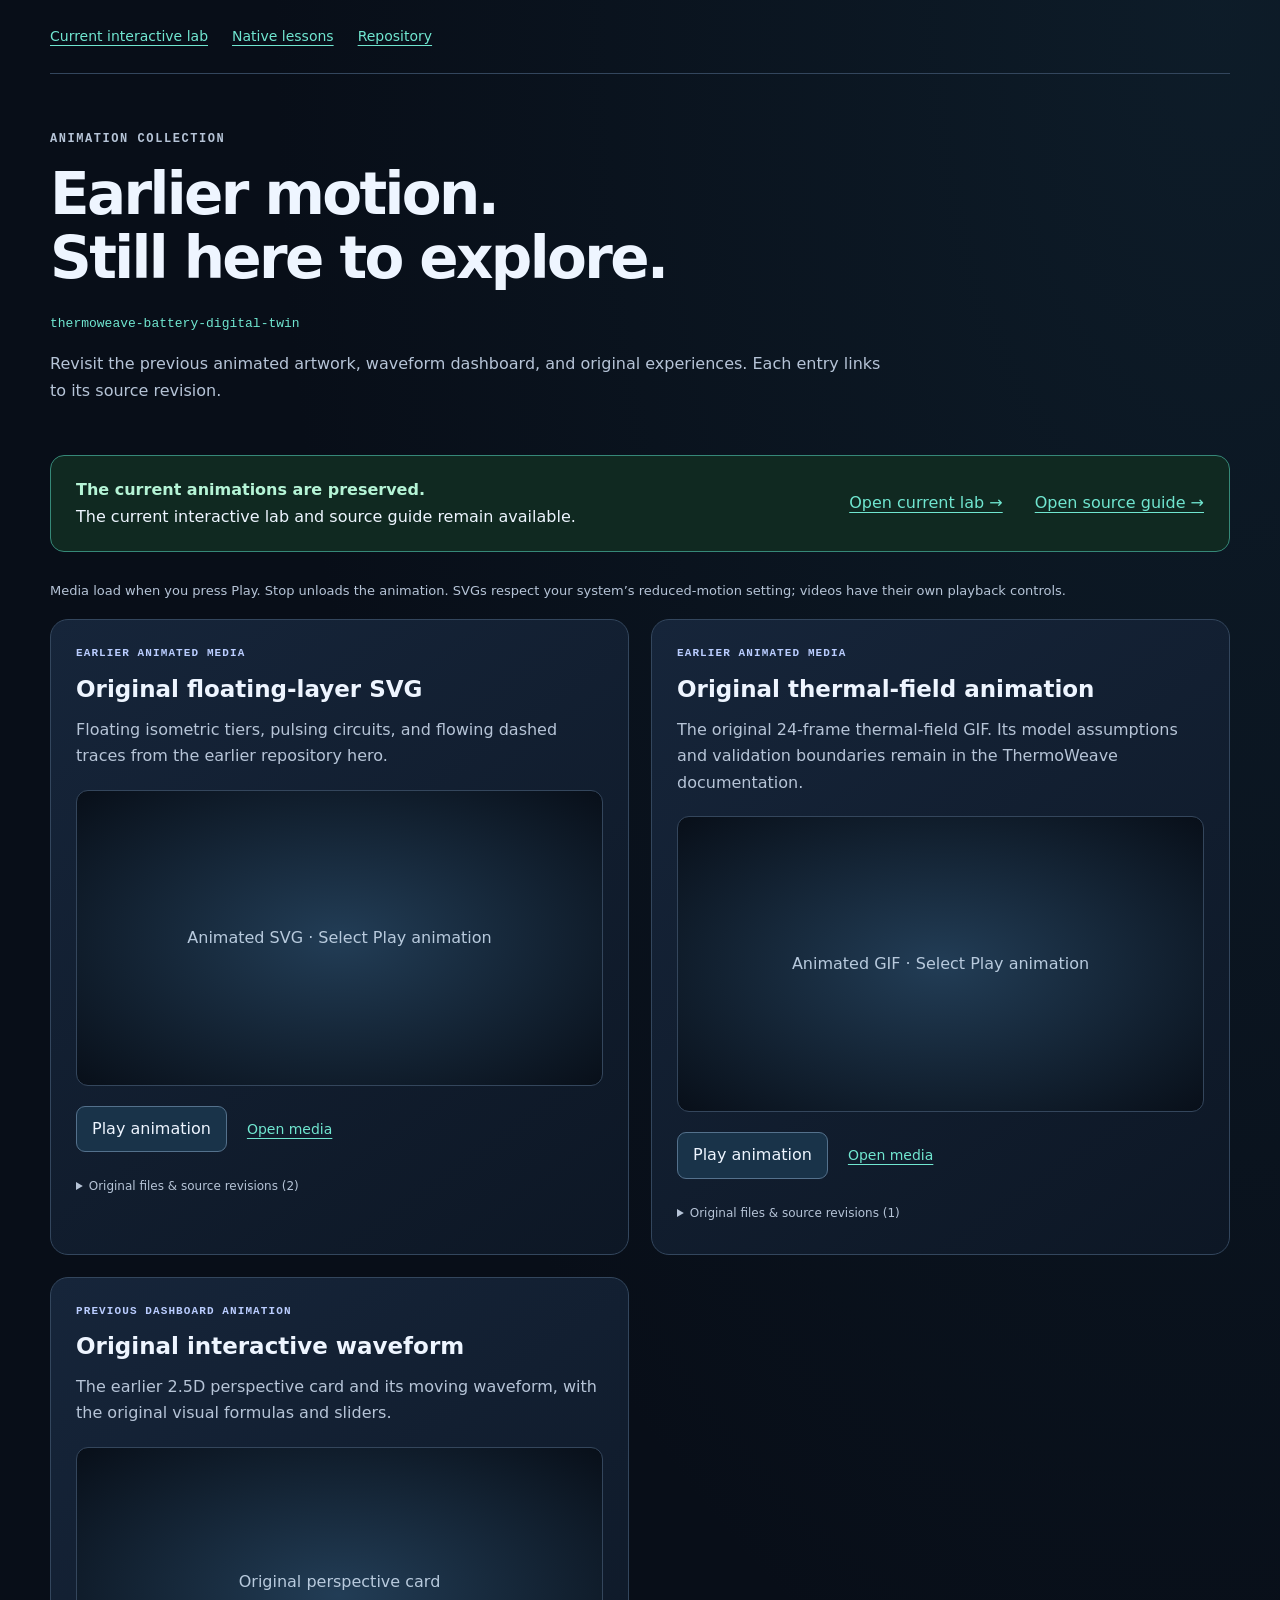
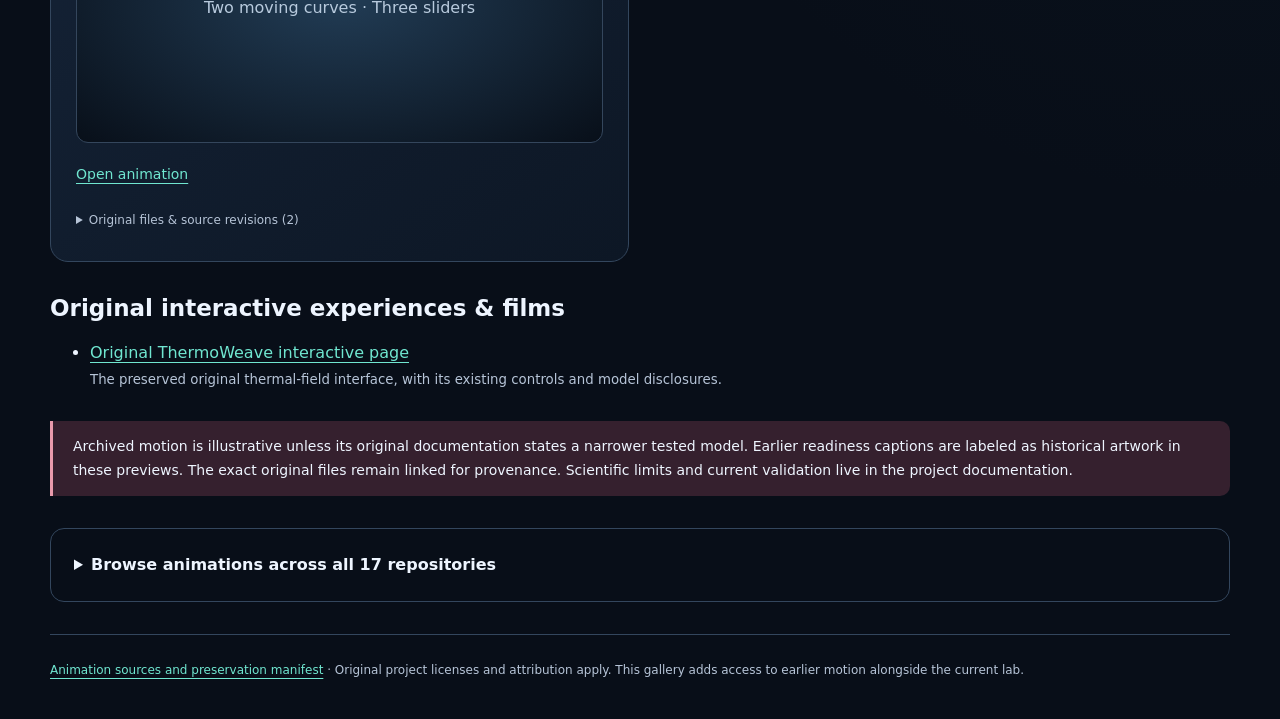
==== docs/animations/index.html @ fd910e2c "feat(docs): restore previous animations alongside current labs" ====
<!doctype html>
<html lang="en"><head><meta charset="utf-8"><meta name="viewport" content="width=device-width,initial-scale=1"><meta name="color-scheme" content="dark"><meta name="description" content="Earlier animations, animated media and native demos for thermoweave-battery-digital-twin, alongside the current interactive lab."><title>Previous animations · thermoweave-battery-digital-twin</title><link rel="stylesheet" href="gallery.css"></head>
<body><header><nav aria-label="Animation navigation"><a href="../index.html">Current interactive lab</a><a href="../native-lessons.html">Native lessons</a><a href="https://github.com/mohammadrezwankhan/thermoweave-battery-digital-twin">Repository</a></nav></header>
<main><section class="intro"><p class="eyebrow">Animation collection</p><h1>Earlier motion.<br>Still here to explore.</h1><p class="repo">thermoweave-battery-digital-twin</p><p>Revisit the previous animated artwork, waveform dashboard, and original experiences. Each entry links to its source revision.</p></section>
<aside class="current"><p><strong>The current animations are preserved.</strong>The current interactive lab and source guide remain available.</p><a href="../index.html">Open current lab →</a><a href="../portfolio/index.html">Open source guide →</a></aside>
<p class="motion-note">Media load when you press Play. Stop unloads the animation. SVGs respect your system’s reduced-motion setting; videos have their own playback controls.</p>
<noscript><p>Inline playback requires JavaScript. Every Open media, Open animation, and source link works without it.</p></noscript>
<section class="grid" aria-label="Previous animations"><article class="card" id="animation-1"><span class="badge">Earlier animated media</span><h2>Original floating-layer SVG</h2><p>Floating isometric tiers, pulsing circuits, and flowing dashed traces from the earlier repository hero.</p><div class="preview" id="preview-0"><span>Animated SVG · Select Play animation</span></div><div class="actions"><button type="button" data-play-image="media/hero-25d-54447d2d4385.svg" data-alt="Original floating-layer SVG" aria-controls="preview-0" aria-pressed="false">Play animation</button><a href="media/hero-25d-54447d2d4385.svg">Open media</a></div><details class="source"><summary>Original files &amp; source revisions (2)</summary><ul><li><a href="https://github.com/mohammadrezwankhan/thermoweave-battery-digital-twin/blob/e62c0d720aa92273e4b8c9a2b03977ba06045fd2/assets/hero-25d.svg">assets/hero-25d.svg · e62c0d720aa9</a></li><li><a href="https://github.com/mohammadrezwankhan/thermoweave-battery-digital-twin/blob/009c46e34e7c46f31336b809e0973576ad73ded0/assets/hero-25d.svg">assets/hero-25d.svg · 009c46e34e7c</a></li></ul></details></article><article class="card" id="animation-2"><span class="badge">Earlier animated media</span><h2>Original thermal-field animation</h2><p>The original 24-frame thermal-field GIF. Its model assumptions and validation boundaries remain in the ThermoWeave documentation.</p><div class="preview" id="preview-1"><span>Animated GIF · Select Play animation</span></div><div class="actions"><button type="button" data-play-image="media/thermal-field-04bda196771e.gif" data-alt="Original thermal-field animation" aria-controls="preview-1" aria-pressed="false">Play animation</button><a href="media/thermal-field-04bda196771e.gif">Open media</a></div><details class="source"><summary>Original files &amp; source revisions (1)</summary><ul><li><a href="https://github.com/mohammadrezwankhan/thermoweave-battery-digital-twin/blob/3ed818a69614cf7e612aa33961a3ba0bdd8454d7/artifacts/animation/thermal-field.gif">artifacts/animation/thermal-field.gif · 3ed818a69614</a></li></ul></details></article><article class="card" id="animation-3"><span class="badge">Previous dashboard animation</span><h2>Original interactive waveform</h2><p>The earlier 2.5D perspective card and its moving waveform, with the original visual formulas and sliders.</p><div class="preview"><span>Original perspective card<br>Two moving curves · Three sliders</span></div><div class="actions"><a href="waveform.html">Open animation</a></div><details class="source"><summary>Original files &amp; source revisions (2)</summary><ul><li><a href="https://github.com/mohammadrezwankhan/thermoweave-battery-digital-twin/blob/e62c0d720aa92273e4b8c9a2b03977ba06045fd2/docs/index.html">docs/index.html · e62c0d720aa9</a></li><li><a href="https://github.com/mohammadrezwankhan/thermoweave-battery-digital-twin/blob/009c46e34e7c46f31336b809e0973576ad73ded0/docs/index.html">docs/index.html · 009c46e34e7c</a></li></ul></details></article></section><section class="native" aria-labelledby="native-title"><h2 id="native-title">Original interactive experiences &amp; films</h2><ul><li><a href="../original-index.html">Original ThermoWeave interactive page</a><small>The preserved original thermal-field interface, with its existing controls and model disclosures.</small></li></ul></section>
<p class="scope">Archived motion is illustrative unless its original documentation states a narrower tested model. Earlier readiness captions are labeled as historical artwork in these previews. The exact original files remain linked for provenance. Scientific limits and current validation live in the project documentation.</p>
<details class="portfolio"><summary>Browse animations across all 17 repositories</summary><ul><li><a href="https://mohammadrezwankhan.github.io/mohammadrezwankhan/animations/">mohammadrezwankhan</a></li><li><a href="https://mohammadrezwankhan.github.io/thermoweave-battery-digital-twin/animations/">thermoweave-battery-digital-twin</a></li><li><a href="https://mohammadrezwankhan.github.io/battery-power-models/animations/">battery-power-models</a></li><li><a href="https://mohammadrezwankhan.github.io/battery-cycle-life-analyzer/animations/">battery-cycle-life-analyzer</a></li><li><a href="https://mohammadrezwankhan.github.io/zephyrtrade/animations/">zephyrtrade</a></li><li><a href="https://mohammadrezwankhan.github.io/voltrl/animations/">voltrl</a></li><li><a href="https://mohammadrezwankhan.github.io/smart-grid-storage-playbook/animations/">smart-grid-storage-playbook</a></li><li><a href="https://mohammadrezwankhan.github.io/matlab-simulink-energy-lab/animations/">matlab-simulink-energy-lab</a></li><li><a href="https://mohammadrezwankhan.github.io/helioforge-energy-lab/animations/">helioforge-energy-lab</a></li><li><a href="https://mohammadrezwankhan.github.io/emhass/animations/">emhass</a></li><li><a href="https://mohammadrezwankhan.github.io/datacenter-twin-lab/animations/">datacenter-twin-lab</a></li><li><a href="https://mohammadrezwankhan.github.io/bess-qaqc-toolkit/animations/">bess-qaqc-toolkit</a></li><li><a href="https://mohammadrezwankhan.github.io/battery-thermal-modeling-notes/animations/">battery-thermal-modeling-notes</a></li><li><a href="https://mohammadrezwankhan.github.io/awesome-power-analysis/animations/">awesome-power-analysis</a></li><li><a href="https://mohammadrezwankhan.github.io/awesome-MATLAB/animations/">awesome-MATLAB</a></li><li><a href="https://mohammadrezwankhan.github.io/awesome-battery-data/animations/">awesome-battery-data</a></li><li><a href="https://mohammadrezwankhan.github.io/advisory-database/animations/">advisory-database</a></li></ul></details></main>
<footer><a href="manifest.json">Animation sources and preservation manifest</a> · Original project licenses and attribution apply. This gallery adds access to earlier motion alongside the current lab.</footer><script src="gallery.js"></script></body></html>
---- docs/animations/gallery.css ----
:root{color-scheme:dark;--bg:#080e18;--panel:#101b2a;--ink:#eef5ff;--muted:#b6c4d7;--line:#33465d;--accent:#70e6d0;font:16px/1.65 system-ui,-apple-system,Segoe UI,sans-serif;background:var(--bg);color:var(--ink)}
*{box-sizing:border-box}body{margin:0;background:radial-gradient(ellipse at 95% 0,#18384a55,transparent 55%)}a{color:var(--accent);text-underline-offset:4px}a:hover{color:#fff}button,a{touch-action:manipulation}button:focus-visible,a:focus-visible,summary:focus-visible{outline:3px solid var(--accent);outline-offset:5px}button{font:inherit;cursor:pointer;color:var(--ink);background:#193349;border:1px solid #54718c;border-radius:9px;min-height:44px;padding:9px 15px}button:hover{background:#244863}main,header,footer{width:min(1180px,calc(100% - 44px));margin:auto}header{padding:25px 0;border-bottom:1px solid var(--line)}nav{display:flex;gap:12px 24px;flex-wrap:wrap;font-size:14px}.eyebrow{color:var(--accent);font:600 12px/1.5 ui-monospace,monospace;letter-spacing:.13em;text-transform:uppercase;margin:0 0 15px}.intro{padding:56px 0 34px;max-width:850px}h1{font-size:clamp(32px,5vw,58px);line-height:1.1;letter-spacing:-.045em;margin:0 0 23px}h2{font-size:23px;line-height:1.3;margin:0 0 12px}h3{font-size:17px;line-height:1.4}p{margin:0 0 17px}.intro p,.card p,footer{color:var(--muted)}.intro .repo{overflow-wrap:anywhere;font:13px/1.6 ui-monospace,monospace;color:var(--accent)}.current{display:flex;align-items:center;gap:16px 32px;flex-wrap:wrap;border:1px solid #368878;background:#102921;border-radius:14px;padding:21px 25px;margin-bottom:28px}.current p{margin:0;flex:1;min-width:200px}.current strong{display:block;color:#b5f4d6}.grid{display:grid;grid-template-columns:repeat(2,minmax(0,1fr));gap:22px}.card{min-width:0;border:1px solid var(--line);border-radius:18px;background:linear-gradient(145deg,#16253a,#0d1725);padding:25px;overflow:hidden}.badge{font:600 11px/1.5 ui-monospace,monospace;letter-spacing:.1em;color:#bacdff;text-transform:uppercase;display:block;margin-bottom:13px}.preview{aspect-ratio:16/9;border:1px solid #34465c;background:radial-gradient(ellipse at center,#223d56,#080f19);border-radius:12px;display:grid;place-items:center;margin:20px 0;overflow:hidden}.preview img{display:block;width:100%;height:100%;object-fit:contain}.preview span{padding:22px;color:#b8cadd;text-align:center}.actions{display:flex;align-items:center;gap:12px 20px;flex-wrap:wrap}.actions a{font-size:14px}.source{margin-top:20px;font-size:12px;color:var(--muted);overflow-wrap:anywhere}.source summary{cursor:pointer;padding:5px 0}.source ul{padding-left:20px}.source li{margin:7px 0}.native{margin-top:32px}.native li{margin:15px 0}.native small{display:block;color:var(--muted);margin-top:3px}.scope{border-left:3px solid #e99aac;padding:14px 20px;background:#35202e;margin:30px 0;border-radius:0 10px 10px 0;font-size:14px}.portfolio{margin:32px 0;padding:23px;border:1px solid var(--line);border-radius:14px}.portfolio summary{cursor:pointer;font-weight:650}.portfolio ul{columns:2;padding-left:20px}.portfolio li{break-inside:avoid;margin:8px 0;overflow-wrap:anywhere}footer{border-top:1px solid var(--line);padding:26px 0 38px;font-size:12px}video{width:100%;max-height:380px;background:#060b12;border-radius:10px}code{overflow-wrap:anywhere}noscript p{padding:18px;background:#35202e}.motion-note{font-size:13px;color:var(--muted);margin:18px 0}.card:target{outline:2px solid var(--accent);outline-offset:5px}
@media(max-width:720px){main,header,footer{width:calc(100% - 32px)}.grid{grid-template-columns:1fr}.intro{padding-top:36px}.card{padding:21px}.portfolio ul{columns:1}.current{padding:20px}.actions{align-items:flex-start}}
@media(prefers-reduced-motion:reduce){*,*:before,*:after{animation:none!important;transition:none!important;scroll-behavior:auto!important}}
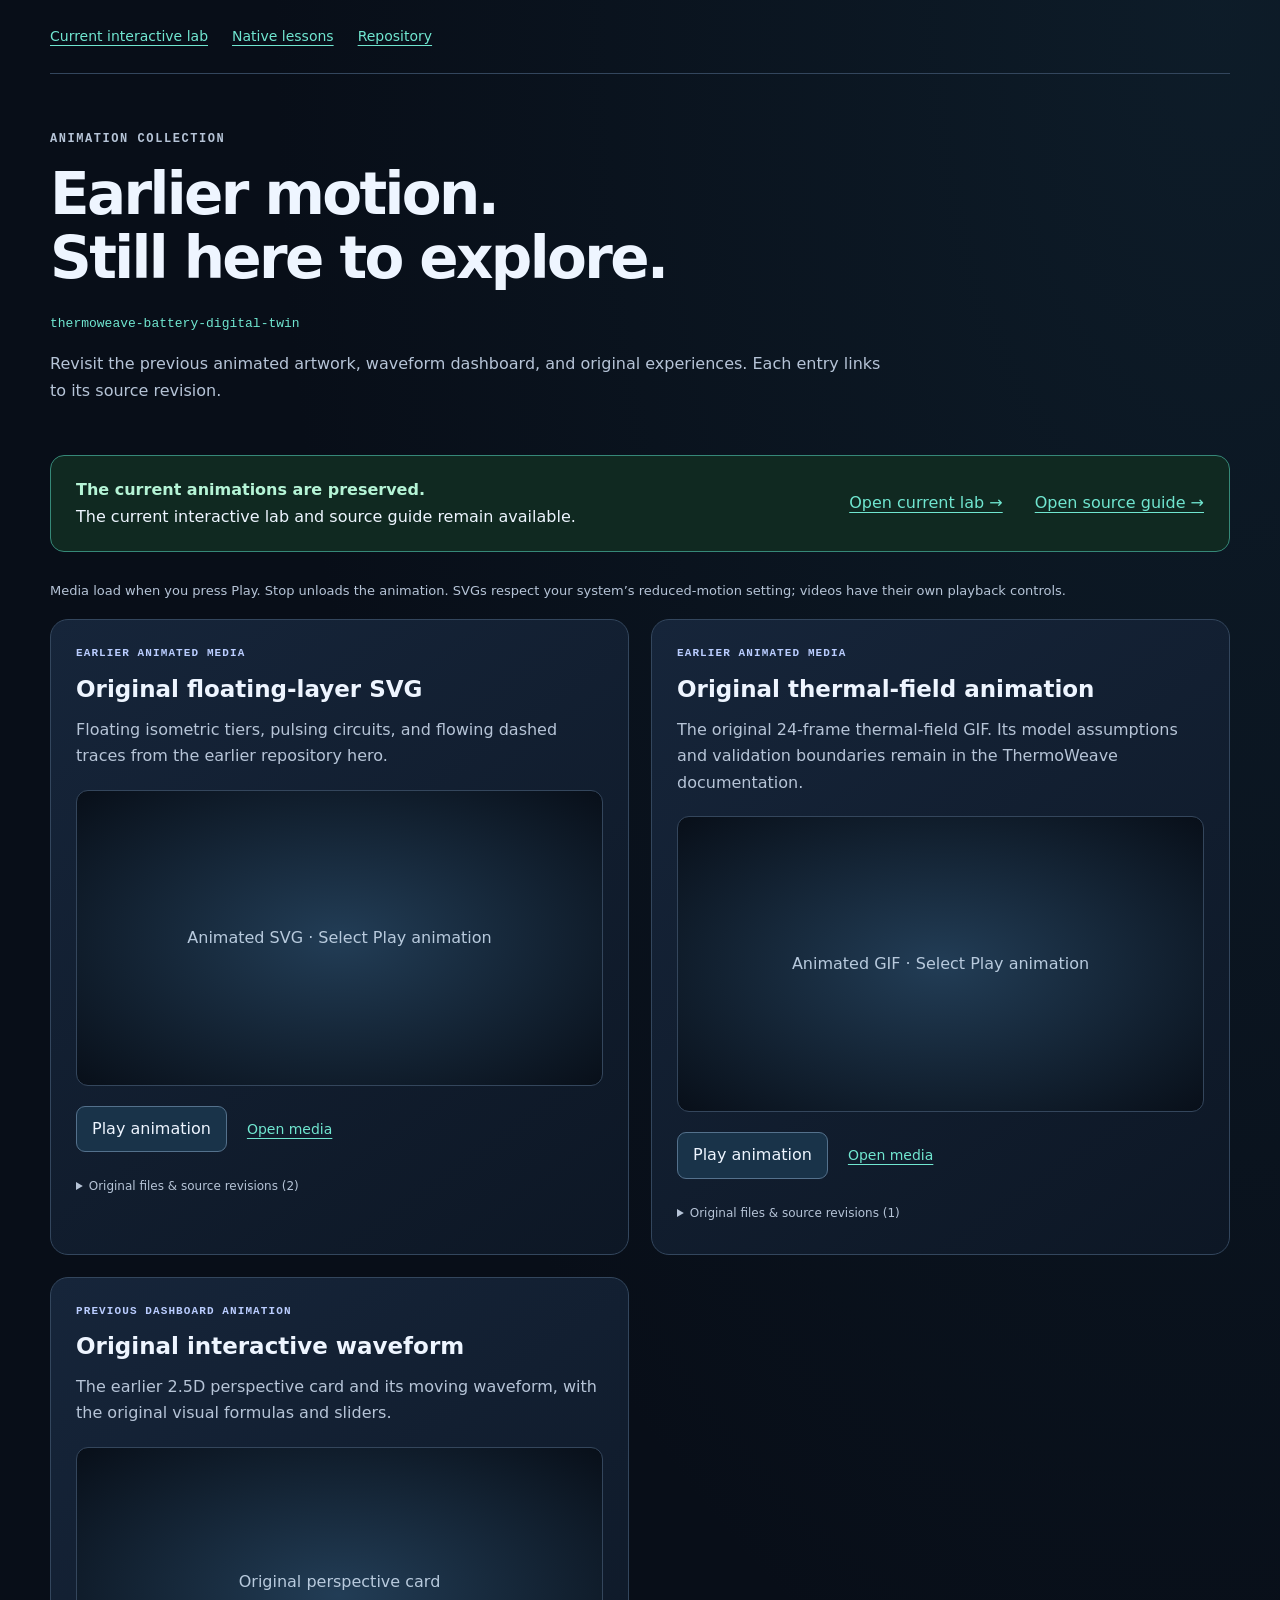
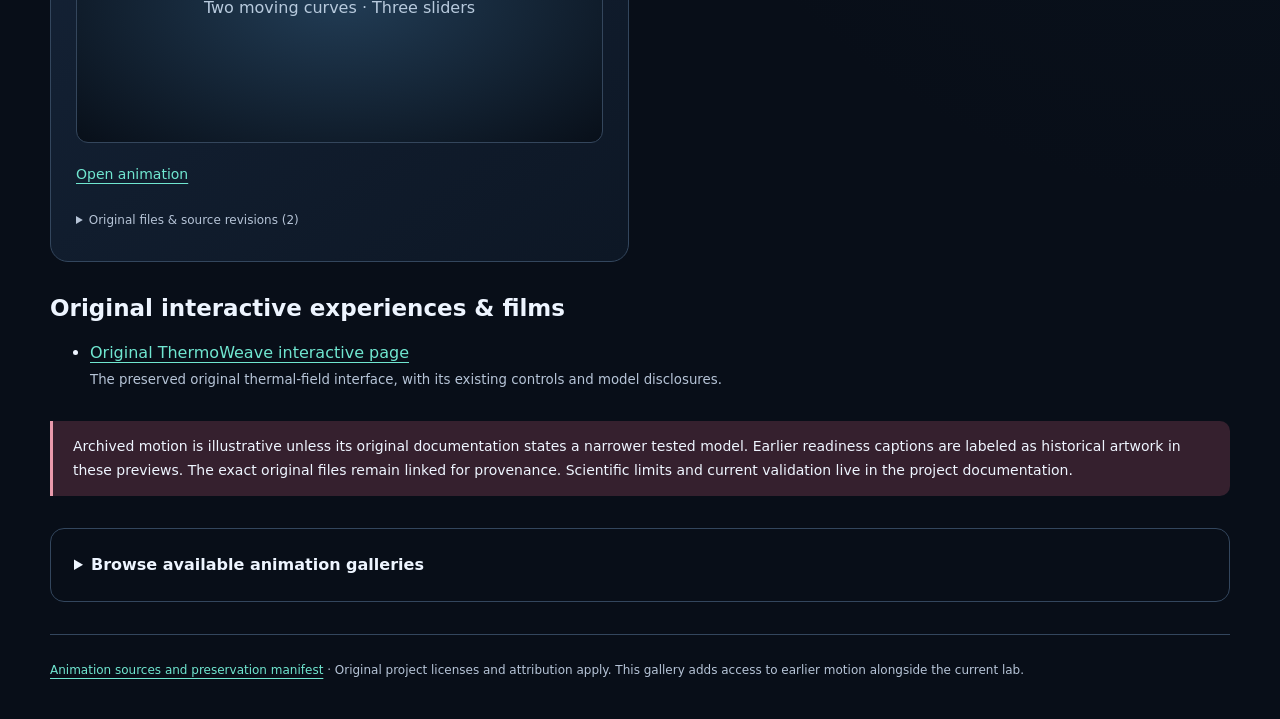
==== commit 94d919b7: "docs: label unavailable animation galleries" ====
--- a/docs/animations/index.html
+++ b/docs/animations/index.html
@@ -7,5 +7,5 @@
 <noscript><p>Inline playback requires JavaScript. Every Open media, Open animation, and source link works without it.</p></noscript>
 <section class="grid" aria-label="Previous animations"><article class="card" id="animation-1"><span class="badge">Earlier animated media</span><h2>Original floating-layer SVG</h2><p>Floating isometric tiers, pulsing circuits, and flowing dashed traces from the earlier repository hero.</p><div class="preview" id="preview-0"><span>Animated SVG · Select Play animation</span></div><div class="actions"><button type="button" data-play-image="media/hero-25d-54447d2d4385.svg" data-alt="Original floating-layer SVG" aria-controls="preview-0" aria-pressed="false">Play animation</button><a href="media/hero-25d-54447d2d4385.svg">Open media</a></div><details class="source"><summary>Original files &amp; source revisions (2)</summary><ul><li><a href="https://github.com/mohammadrezwankhan/thermoweave-battery-digital-twin/blob/e62c0d720aa92273e4b8c9a2b03977ba06045fd2/assets/hero-25d.svg">assets/hero-25d.svg · e62c0d720aa9</a></li><li><a href="https://github.com/mohammadrezwankhan/thermoweave-battery-digital-twin/blob/009c46e34e7c46f31336b809e0973576ad73ded0/assets/hero-25d.svg">assets/hero-25d.svg · 009c46e34e7c</a></li></ul></details></article><article class="card" id="animation-2"><span class="badge">Earlier animated media</span><h2>Original thermal-field animation</h2><p>The original 24-frame thermal-field GIF. Its model assumptions and validation boundaries remain in the ThermoWeave documentation.</p><div class="preview" id="preview-1"><span>Animated GIF · Select Play animation</span></div><div class="actions"><button type="button" data-play-image="media/thermal-field-04bda196771e.gif" data-alt="Original thermal-field animation" aria-controls="preview-1" aria-pressed="false">Play animation</button><a href="media/thermal-field-04bda196771e.gif">Open media</a></div><details class="source"><summary>Original files &amp; source revisions (1)</summary><ul><li><a href="https://github.com/mohammadrezwankhan/thermoweave-battery-digital-twin/blob/3ed818a69614cf7e612aa33961a3ba0bdd8454d7/artifacts/animation/thermal-field.gif">artifacts/animation/thermal-field.gif · 3ed818a69614</a></li></ul></details></article><article class="card" id="animation-3"><span class="badge">Previous dashboard animation</span><h2>Original interactive waveform</h2><p>The earlier 2.5D perspective card and its moving waveform, with the original visual formulas and sliders.</p><div class="preview"><span>Original perspective card<br>Two moving curves · Three sliders</span></div><div class="actions"><a href="waveform.html">Open animation</a></div><details class="source"><summary>Original files &amp; source revisions (2)</summary><ul><li><a href="https://github.com/mohammadrezwankhan/thermoweave-battery-digital-twin/blob/e62c0d720aa92273e4b8c9a2b03977ba06045fd2/docs/index.html">docs/index.html · e62c0d720aa9</a></li><li><a href="https://github.com/mohammadrezwankhan/thermoweave-battery-digital-twin/blob/009c46e34e7c46f31336b809e0973576ad73ded0/docs/index.html">docs/index.html · 009c46e34e7c</a></li></ul></details></article></section><section class="native" aria-labelledby="native-title"><h2 id="native-title">Original interactive experiences &amp; films</h2><ul><li><a href="../original-index.html">Original ThermoWeave interactive page</a><small>The preserved original thermal-field interface, with its existing controls and model disclosures.</small></li></ul></section>
 <p class="scope">Archived motion is illustrative unless its original documentation states a narrower tested model. Earlier readiness captions are labeled as historical artwork in these previews. The exact original files remain linked for provenance. Scientific limits and current validation live in the project documentation.</p>
-<details class="portfolio"><summary>Browse animations across all 17 repositories</summary><ul><li><a href="https://mohammadrezwankhan.github.io/mohammadrezwankhan/animations/">mohammadrezwankhan</a></li><li><a href="https://mohammadrezwankhan.github.io/thermoweave-battery-digital-twin/animations/">thermoweave-battery-digital-twin</a></li><li><a href="https://mohammadrezwankhan.github.io/battery-power-models/animations/">battery-power-models</a></li><li><a href="https://mohammadrezwankhan.github.io/battery-cycle-life-analyzer/animations/">battery-cycle-life-analyzer</a></li><li><a href="https://mohammadrezwankhan.github.io/zephyrtrade/animations/">zephyrtrade</a></li><li><a href="https://mohammadrezwankhan.github.io/voltrl/animations/">voltrl</a></li><li><a href="https://mohammadrezwankhan.github.io/smart-grid-storage-playbook/animations/">smart-grid-storage-playbook</a></li><li><a href="https://mohammadrezwankhan.github.io/matlab-simulink-energy-lab/animations/">matlab-simulink-energy-lab</a></li><li><a href="https://mohammadrezwankhan.github.io/helioforge-energy-lab/animations/">helioforge-energy-lab</a></li><li><a href="https://mohammadrezwankhan.github.io/emhass/animations/">emhass</a></li><li><a href="https://mohammadrezwankhan.github.io/datacenter-twin-lab/animations/">datacenter-twin-lab</a></li><li><a href="https://mohammadrezwankhan.github.io/bess-qaqc-toolkit/animations/">bess-qaqc-toolkit</a></li><li><a href="https://mohammadrezwankhan.github.io/battery-thermal-modeling-notes/animations/">battery-thermal-modeling-notes</a></li><li><a href="https://mohammadrezwankhan.github.io/awesome-power-analysis/animations/">awesome-power-analysis</a></li><li><a href="https://mohammadrezwankhan.github.io/awesome-MATLAB/animations/">awesome-MATLAB</a></li><li><a href="https://mohammadrezwankhan.github.io/awesome-battery-data/animations/">awesome-battery-data</a></li><li><a href="https://mohammadrezwankhan.github.io/advisory-database/animations/">advisory-database</a></li></ul></details></main>
+<details class="portfolio"><summary>Browse available animation galleries</summary><ul><li><a href="https://mohammadrezwankhan.github.io/mohammadrezwankhan/animations/">mohammadrezwankhan</a></li><li><a href="https://mohammadrezwankhan.github.io/thermoweave-battery-digital-twin/animations/">thermoweave-battery-digital-twin</a></li><li><a href="https://mohammadrezwankhan.github.io/battery-power-models/animations/">battery-power-models</a></li><li><a href="https://mohammadrezwankhan.github.io/battery-cycle-life-analyzer/animations/">battery-cycle-life-analyzer</a></li><li><a href="https://mohammadrezwankhan.github.io/zephyrtrade/animations/">zephyrtrade</a></li><li><a href="https://mohammadrezwankhan.github.io/voltrl/animations/">voltrl</a></li><li><a href="https://mohammadrezwankhan.github.io/smart-grid-storage-playbook/animations/">smart-grid-storage-playbook</a></li><li><a href="https://mohammadrezwankhan.github.io/matlab-simulink-energy-lab/animations/">matlab-simulink-energy-lab</a></li><li><a href="https://mohammadrezwankhan.github.io/helioforge-energy-lab/animations/">helioforge-energy-lab</a></li><li>emhass (gallery unavailable)</li><li><a href="https://mohammadrezwankhan.github.io/datacenter-twin-lab/animations/">datacenter-twin-lab</a></li><li><a href="https://mohammadrezwankhan.github.io/bess-qaqc-toolkit/animations/">bess-qaqc-toolkit</a></li><li><a href="https://mohammadrezwankhan.github.io/battery-thermal-modeling-notes/animations/">battery-thermal-modeling-notes</a></li><li><a href="https://mohammadrezwankhan.github.io/awesome-power-analysis/animations/">awesome-power-analysis</a></li><li><a href="https://mohammadrezwankhan.github.io/awesome-MATLAB/animations/">awesome-MATLAB</a></li><li><a href="https://mohammadrezwankhan.github.io/awesome-battery-data/animations/">awesome-battery-data</a></li><li>advisory-database (gallery unavailable)</li></ul></details></main>
 <footer><a href="manifest.json">Animation sources and preservation manifest</a> · Original project licenses and attribution apply. This gallery adds access to earlier motion alongside the current lab.</footer><script src="gallery.js"></script></body></html>
